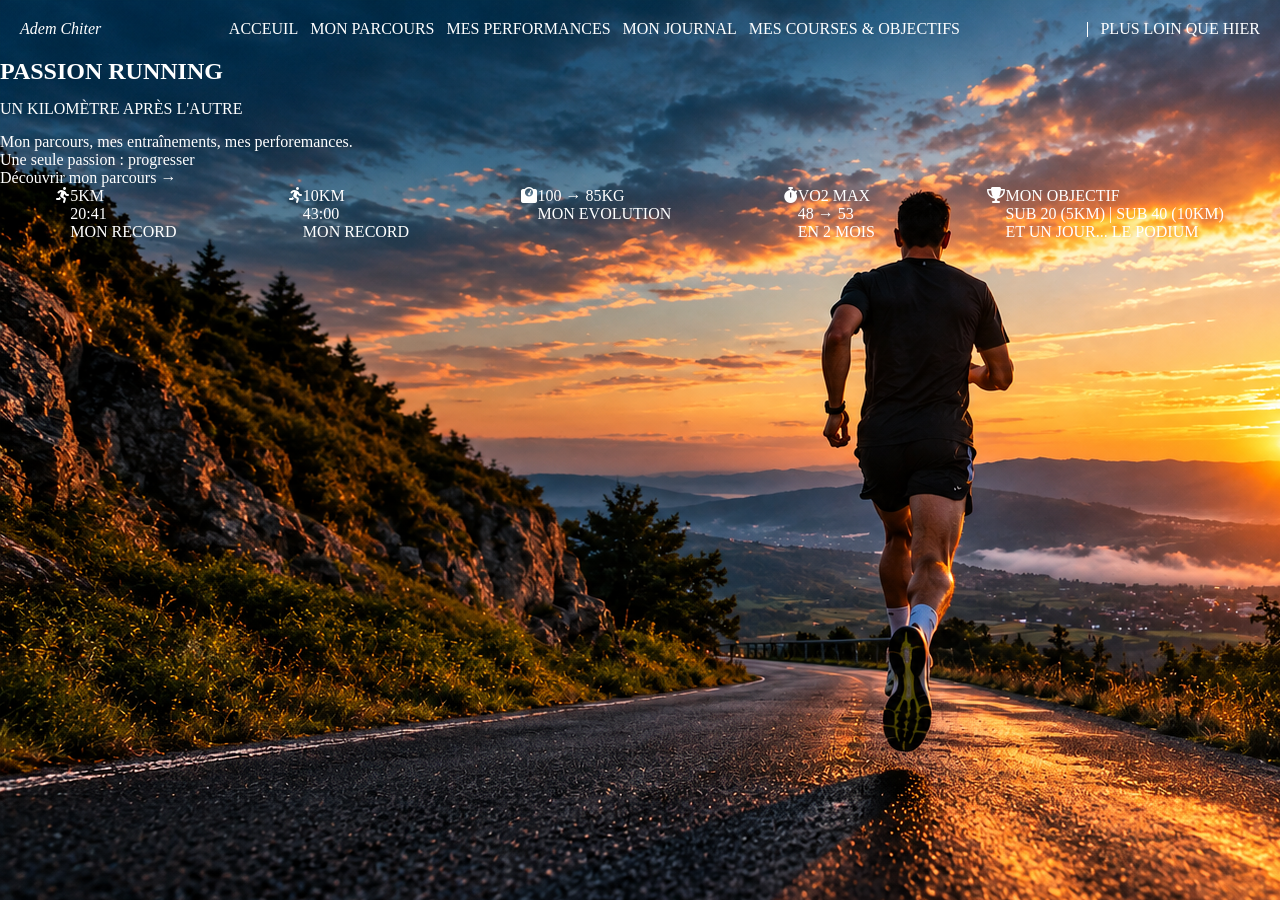
==== index.html @ 0737a26c "maj banner + footer + biblitotheque d'icon" ====
<!DOCTYPE html>
<html lang="en">

<head>
    <meta charset="UTF-8">
    <meta name="viewport" content="width=device-width, initial-scale=1.0">
    <title>Passion Running</title>
    <!-- ma feuille de style CSS -->
    <link rel="stylesheet" href="style.css">

    <!-- bibliothèque d'icones FONT AWESOME pour le footer -->
    <link rel="stylesheet" href="https://cdnjs.cloudflare.com/ajax/libs/font-awesome/6.7.2/css/all.min.css" </head>

<body>

    <!-- header -->
    <header class=" container flex space-between align-center padding-20">
        <a href="index.html"><i>Adem Chiter</i></a>

        <!-- Navigation -->
        <nav>
            <ul class="flex space-between gap-12 epiloguePolice transformMajuscule">
                <li class="liNav"><a href="">Acceuil</a></li>
                <li class="liNav"><a href="#projets">Mon parcours</a></li>
                <li class="liNav"><a href="#contact">Mes performances</a></li>
                <li class="liNav"><a href="#contact">Mon journal</a></li>
                <li class="liNav"><a href="#contact">Mes courses & objectifs</a></li>
            </ul>
        </nav>

        <!-- Bouton de contact -->

        <div class="flex align-center gap-12">
            <div class="trait" data-aos="fade-up" data-aos-duration="1500"></div>
            <a class="transformMajuscule">Plus loin que hier</a>

        </div>

    </header>


    <main>


        <!-- section banner -->
        <section class="">
            <h1 class="transformMajuscule">Passion running</h1>
            <p class="transformMajuscule margin-top-15">Un kilomètre après l'autre</p>

            <p class="margin-top-15">Mon parcours, mes entraînements, mes perforemances.
            </p>
            <p>Une seule passion : progresser</p>

            <a href="">Découvrir mon parcours →</a>
        </section>

    </main>

    <footer class="flex space-around ">
        <!-- 5 grosses div -->
        <div class="flex">
            <i class="fa-solid fa-person-running"></i>
            <div>
            <p>5KM</p>
            <p>20:41</p>
            <p>MON RECORD</p> </div>
        </div>

        <div>
        
            <div class="flex">
     <i class="fa-solid fa-person-running"></i>
     <div>
            <p>10KM</p>
            <p>43:00</p>
            <p>MON RECORD</p></div>
        </div>
    </div>


        <div class="flex ">
       
  <i class="fa-solid fa-weight-scale"></i><div>
            <p>100 → 85KG</p>
            <p>MON EVOLUTION</p>
        </div>
        </div>

        <div class="flex">
      
            <i class="fa-solid fa-stopwatch"></i>
             <div> <p>VO2 MAX</p>
            <p>48 → 53</p>
            <p>EN 2 MOIS</p>
        </div></div>


        <div class="flex">
            <i class="fa-solid fa-trophy"></i>
            <div>
            <p>MON OBJECTIF</p>
            <p>SUB 20 (5KM) | SUB 40 (10KM)</p>
            <p>ET UN JOUR... LE PODIUM</p>
        </div>
    </div>
    </footer>
</body>

</html>
---- style.css ----
/* RESET : permet d'effacer le style par défaut imposé par le navigateur */
* {
    box-sizing: border-box;
    margin: 0;
    padding: 0;
}

/* CLASSES FONCTIONELLES FLEX BOX */

/* rendre flexible un parent*/
.flex {
    display: flex;
    /* rend flexible les enfants*/
    flex-wrap: wrap;
    /* si les enfants ne rentre pas à côte à côte, tu les renvoies à la ligne */
}

.space-between {
    justify-content: space-between;
    /* créer un espace entre les enfants */
}

.space-around {
    justify-content: space-around;
}

.space-evenly {
    justify-content: space-evenly;
}

/* alignement horizontal */
.justify-center {
    justify-content: center;
}

.flex-end {
    justify-content: flex-end;
}

.flex-start {
    justify-content: flex-start;
}


/* alignement vertical */

.align-center {
    align-items: center;
}

.align-end {
    align-items: end;
}

/* aligner horizontalement du texte (ou une image qui se comporte comme du texte)*/
.textCenter {
    text-align: center;
}


/* GAP */
.gap-10 {
    gap: 10px;
}

.gap-12 {
    gap: 12px;
}

/* CLASSES DE DIMENSIONS (classes de largeur)*/

.w-15 {
    width: 15%;
}

.w-23 {
    width: 23%;
}

.w-30 {
    width: 30%;
}

.w-33 {
    width: 33%;
}

.w-40 {
    width: 40%;
}

.w-45 {
    width: 45%;
}

.w-48 {
    width: 48%;
}

.w-73 {
    width: 73%;
}

.w-98 {
    width: 98%;
}

/* classes margin / padding pour aérer ma page */
.margin-top-5 {
    margin-top: 6px;
}

.margin-top-6 {
    margin-top: 6px;
}

.margin-top-10 {
    margin-top: 10px;
}

.margin-top-15 {
    margin-top: 15px;
}

.margin-top-20 {
    margin-top: 20px;
}

.margin-top-30 {
    margin-top: 30px;
}

.margin-top-40 {
    margin-top: 40px;
}


.margin-top-50 {
    margin-top: 50px;
}

.margin-top-100 {
    margin-top: 100px;
}

.margin-bottom-50 {
    margin-bottom: 50px;
}


.padding-top-20 {
    padding-top: 20px;
}

.padding-top-40 {
    padding-top: 40px;
}


.padding-top-50 {
    padding-top: 50px;
}

.padding-top-100 {
    padding-top: 100px;
}

.padding-bottom-50 {
    padding-bottom: 50px;
}

.padding-20 {
    padding: 20px;
}

.padding-40 {
    padding: 40px;
}

.padding-50 {
    padding: 50px;
}


/* ------------------------------
----------- TEXTES --------------
------------------------------*/

/* supprimer les soulignements de mes liens */
a {
    text-decoration: none;
    color: white;
}

/* enlever les puces des listes à puces*/
header ul {
    list-style: none;
}



body {
    background-image: url(assets/coureur.png);
    color: white;
}

.transformMajuscule{
text-transform: uppercase;
}

/* trait marron à coté de mes h3 dans section 1 et section 3*/
.trait {
    background-color: white;
    height:15px;
    width: 1px;
}
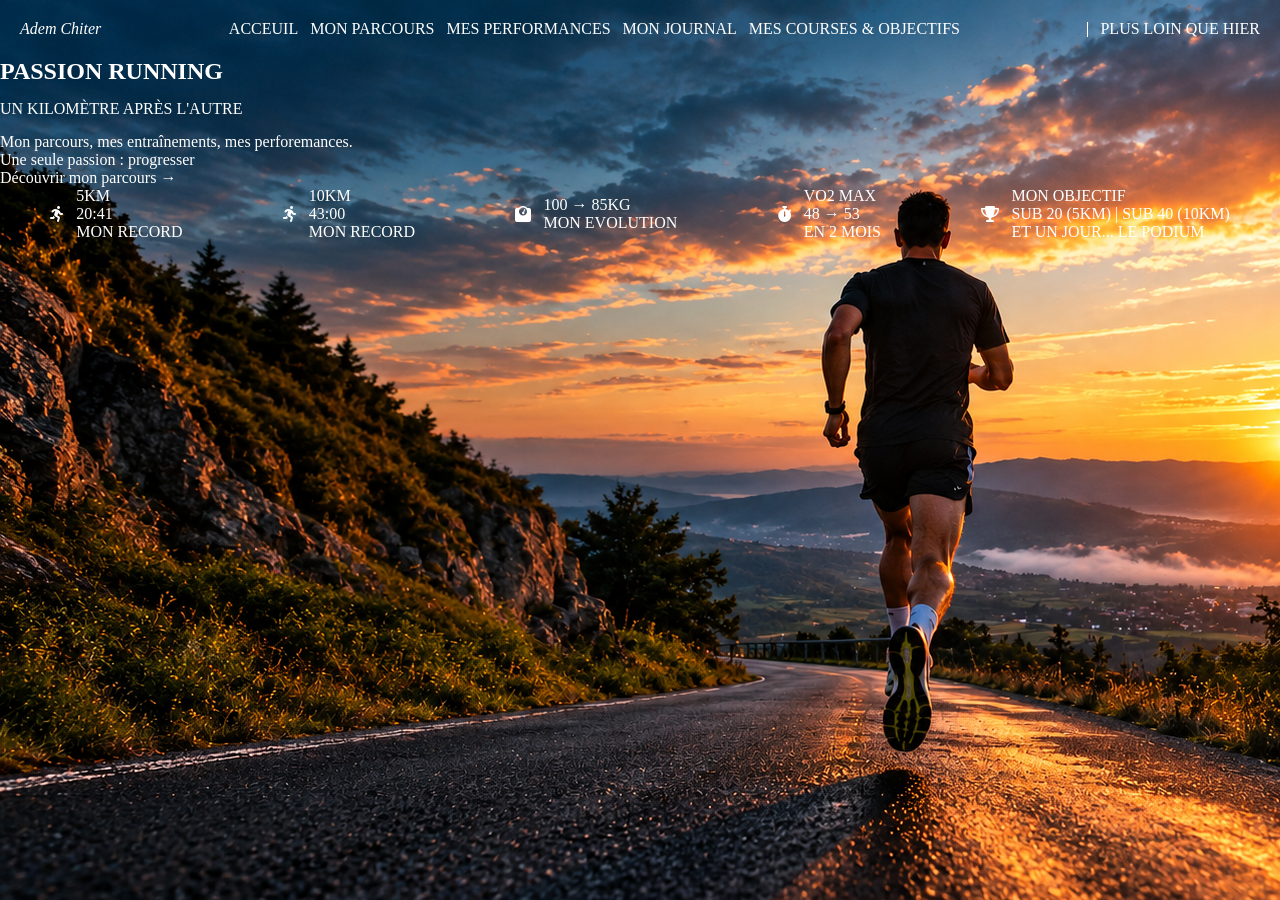
==== commit e51822fc: "Update index.html" ====
--- a/index.html
+++ b/index.html
@@ -58,7 +58,7 @@
 
     <footer class="flex space-around ">
         <!-- 5 grosses div -->
-        <div class="flex">
+        <div class="flex align-center gap-12 ">
             <i class="fa-solid fa-person-running"></i>
             <div>
             <p>5KM</p>
@@ -68,7 +68,7 @@
 
         <div>
         
-            <div class="flex">
+           <div class="flex align-center gap-12">
      <i class="fa-solid fa-person-running"></i>
      <div>
             <p>10KM</p>
@@ -78,7 +78,7 @@
     </div>
 
 
-        <div class="flex ">
+        <div class="flex align-center gap-12">
        
   <i class="fa-solid fa-weight-scale"></i><div>
             <p>100 → 85KG</p>
@@ -86,7 +86,7 @@
         </div>
         </div>
 
-        <div class="flex">
+      <div class="flex align-center gap-12">
       
             <i class="fa-solid fa-stopwatch"></i>
              <div> <p>VO2 MAX</p>
@@ -95,7 +95,7 @@
         </div></div>
 
 
-        <div class="flex">
+        <div class="flex align-center gap-12">
             <i class="fa-solid fa-trophy"></i>
             <div>
             <p>MON OBJECTIF</p>
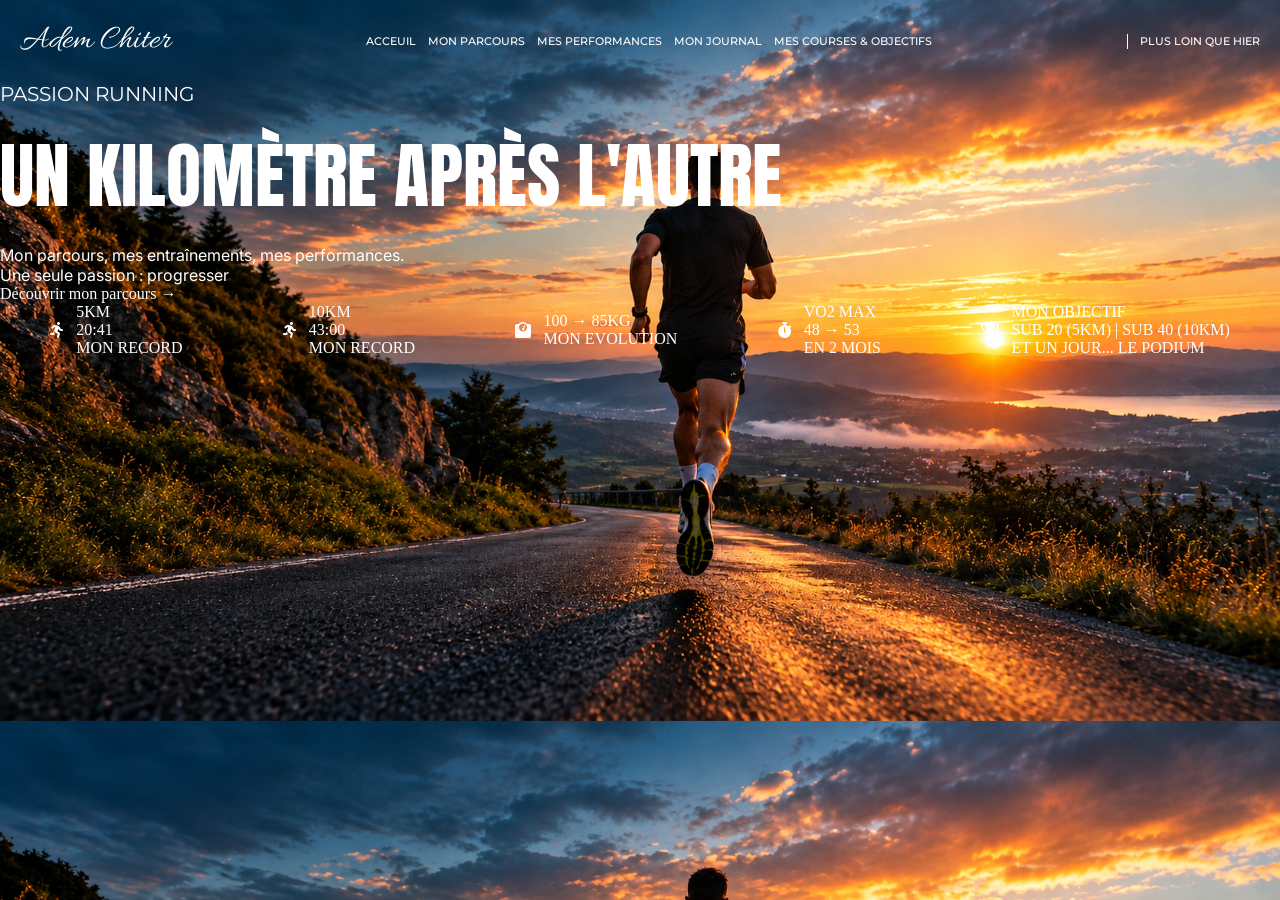
==== commit 513fd6da: "MAJ" ====
--- a/index.html
+++ b/index.html
@@ -9,17 +9,23 @@
     <link rel="stylesheet" href="style.css">
 
     <!-- bibliothèque d'icones FONT AWESOME pour le footer -->
-    <link rel="stylesheet" href="https://cdnjs.cloudflare.com/ajax/libs/font-awesome/6.7.2/css/all.min.css" </head>
+    <link rel="stylesheet" href="https://cdnjs.cloudflare.com/ajax/libs/font-awesome/6.7.2/css/all.min.css"> </head>
 
-<body>
+
+    <!-- police google font -->
+
+<link rel="preconnect" href="https://fonts.googleapis.com">
+<link rel="preconnect" href="https://fonts.gstatic.com" crossorigin>
+<link href="https://fonts.googleapis.com/css2?family=Allura&family=Anton&family=Inter:ital,opsz,wght@0,14..32,100..900;1,14..32,100..900&family=Montserrat:ital,wght@0,100..900;1,100..900&family=Permanent+Marker&display=swap" rel="stylesheet">
+   <body>
 
     <!-- header -->
     <header class=" container flex space-between align-center padding-20">
-        <a href="index.html"><i>Adem Chiter</i></a>
+        <a href="index.html" class="policeAllura52px">Adem Chiter</a>
 
         <!-- Navigation -->
         <nav>
-            <ul class="flex space-between gap-12 epiloguePolice transformMajuscule">
+            <ul class="flex space-between gap-12 policeMontserrat11px transformMajuscule">
                 <li class="liNav"><a href="">Acceuil</a></li>
                 <li class="liNav"><a href="#projets">Mon parcours</a></li>
                 <li class="liNav"><a href="#contact">Mes performances</a></li>
@@ -32,7 +38,7 @@
 
         <div class="flex align-center gap-12">
             <div class="trait" data-aos="fade-up" data-aos-duration="1500"></div>
-            <a class="transformMajuscule">Plus loin que hier</a>
+            <a class="transformMajuscule policeMontserrat11px">Plus loin que hier</a>
 
         </div>
 
@@ -44,12 +50,12 @@
 
         <!-- section banner -->
         <section class="">
-            <h1 class="transformMajuscule">Passion running</h1>
-            <p class="transformMajuscule margin-top-15">Un kilomètre après l'autre</p>
+            <h1 class="transformMajuscule policeMontserrat20px">Passion running</h1>
+            <p class="transformMajuscule margin-top-15 policeAnton72px">Un kilomètre après l'autre</p>
 
-            <p class="margin-top-15">Mon parcours, mes entraînements, mes perforemances.
+            <p class="margin-top-15 policeInter">Mon parcours, mes entraînements, mes performances.
             </p>
-            <p>Une seule passion : progresser</p>
+            <p class="policeInter">Une seule passion : progresser</p>
 
             <a href="">Découvrir mon parcours →</a>
         </section>
--- a/style.css
+++ b/style.css
@@ -201,6 +201,7 @@
 
 body {
     background-image: url(assets/coureur.png);
+    background-size: cover;
     color: white;
 }
 
@@ -213,4 +214,52 @@
     background-color: white;
     height:15px;
     width: 1px;
+}
+
+.policeAnton{
+  font-family: "Anton", sans-serif;
+  font-weight: 400;
+  font-size: 64px;
+}
+
+.policeAllura{
+ font-family: "Allura", cursive;
+  font-weight: 400;
+  font-size: 34px;
+}
+
+.policeAllura52px{
+ font-family: "Allura", cursive; 
+  font-size: 34px;
+}
+
+.policePermanentMarker{
+  font-family: "Permanent Marker", cursive;
+  font-weight: 400;
+  font-size: 64px;
+}
+
+.policeInter{
+      font-family: "Inter", sans-serif;
+    font-size: 16px;
+    font-weight: 400;
+}
+ 
+
+.policeMontserrat11px{
+       font-family: "Montserrat", sans-serif;
+    font-size: 11px;
+    font-weight: 500;
+}
+
+.policeMontserrat20px{
+       font-family: "Montserrat", sans-serif;
+    font-size: 20px;
+    font-weight: 400;
+}
+
+.policeAnton72px{
+  font-family: "Anton", sans-serif;
+  font-weight: 400;
+  font-size: 72px;
 }
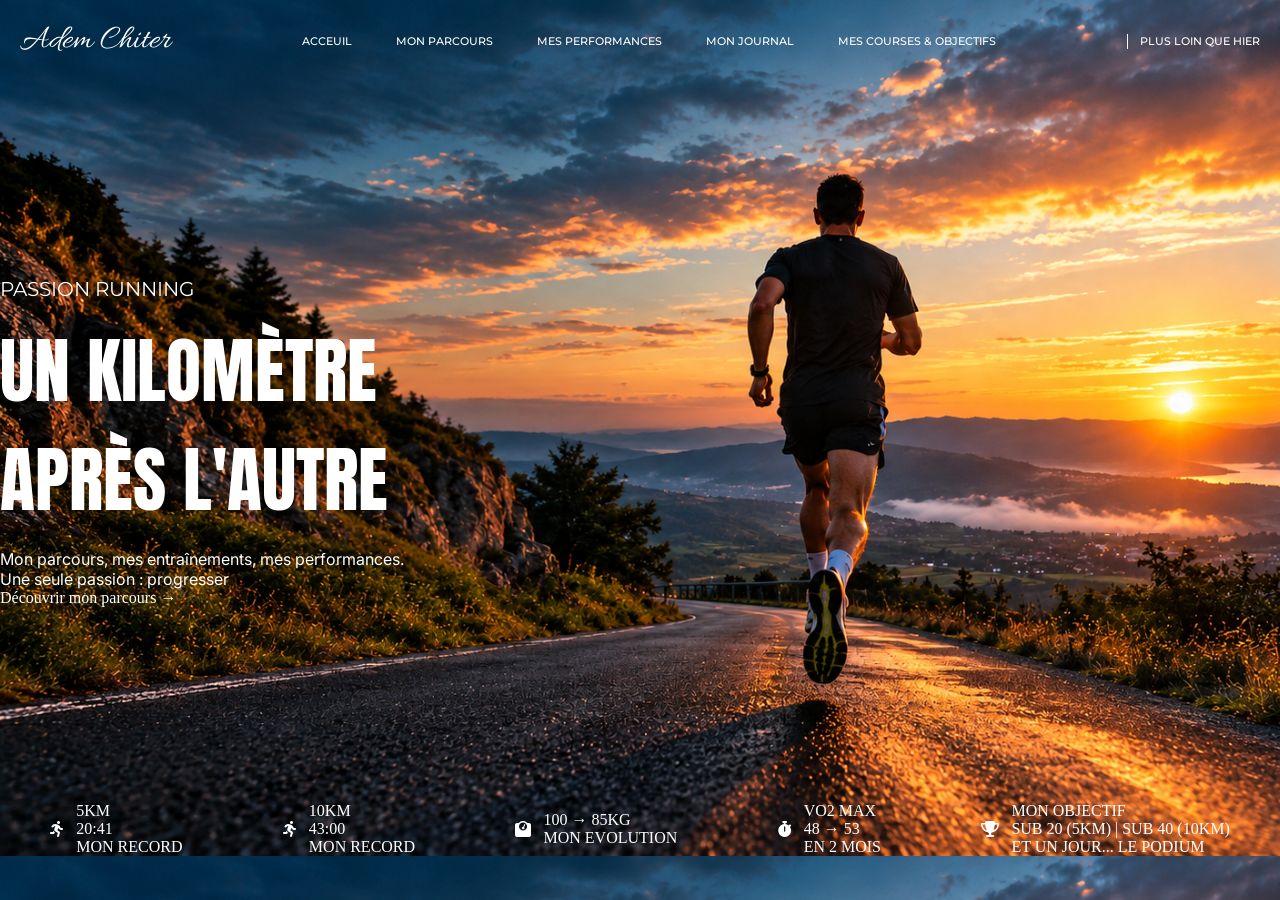
==== commit 5cdea4f8: "maj index" ====
--- a/index.html
+++ b/index.html
@@ -26,11 +26,11 @@
         <!-- Navigation -->
         <nav>
             <ul class="flex space-between gap-12 policeMontserrat11px transformMajuscule">
-                <li class="liNav"><a href="">Acceuil</a></li>
-                <li class="liNav"><a href="#projets">Mon parcours</a></li>
-                <li class="liNav"><a href="#contact">Mes performances</a></li>
-                <li class="liNav"><a href="#contact">Mon journal</a></li>
-                <li class="liNav"><a href="#contact">Mes courses & objectifs</a></li>
+                <li class="lien-menu"><a href="">Acceuil</a></li>
+                <li class="lien-menu"><a href="#projets">Mon parcours</a></li>
+                <li class="lien-menu"><a href="#contact">Mes performances</a></li>
+                <li class="lien-menu"><a href="#contact">Mon journal</a></li>
+                <li class="lien-menu"><a href="#contact">Mes courses & objectifs</a></li>
             </ul>
         </nav>
 
@@ -49,7 +49,9 @@
 
 
         <!-- section banner -->
-        <section class="">
+        <section class="section-hero flex align-center ">
+
+            <div class="w-33">
             <h1 class="transformMajuscule policeMontserrat20px">Passion running</h1>
             <p class="transformMajuscule margin-top-15 policeAnton72px">Un kilomètre après l'autre</p>
 
@@ -58,6 +60,7 @@
             <p class="policeInter">Une seule passion : progresser</p>
 
             <a href="">Découvrir mon parcours →</a>
+            </div>
         </section>
 
     </main>
--- a/style.css
+++ b/style.css
@@ -262,4 +262,41 @@
   font-family: "Anton", sans-serif;
   font-weight: 400;
   font-size: 72px;
-}+}
+
+/* Style de base pour les liens */
+.lien-menu {
+  position: relative; /* Indispensable pour positionner la ligne */
+  text-decoration: none;
+  color: #333; /* Couleur de votre texte */
+  font-weight: 500;
+  padding: 8px 16px;
+  transition: color 0.3s ease;
+}
+
+/* Création de la ligne de surlignage cachée par défaut */
+.lien-menu::after {
+  content: '';
+  position: absolute;
+  bottom: 0;
+  left: 50%; /* Part du centre (mettez 0 si vous voulez qu'elle parte de la gauche) */
+  transform: translateX(-50%); /* Aligne parfaitement au centre */
+  width: 0; /* Épaisseur initiale invisible */
+  height: 3px; /* Épaisseur de votre ligne de surlignage */
+  background-color: white; /* Couleur de votre surlignage (ex: bleu) */
+  transition: width 0.3s ease; /* Rend l'effet fluide et propre */
+}
+
+/* Effet au survol (Hover) */
+.lien-menu:hover {
+  color: white; /* Optionnel : le texte change aussi de couleur */
+}
+
+.lien-menu:hover::after {
+  width: 80%; /* La ligne se déploie (ajustez à 100% si vous voulez toute la largeur) */
+}
+
+.section-hero {
+ 
+    height: 80vh;
+}
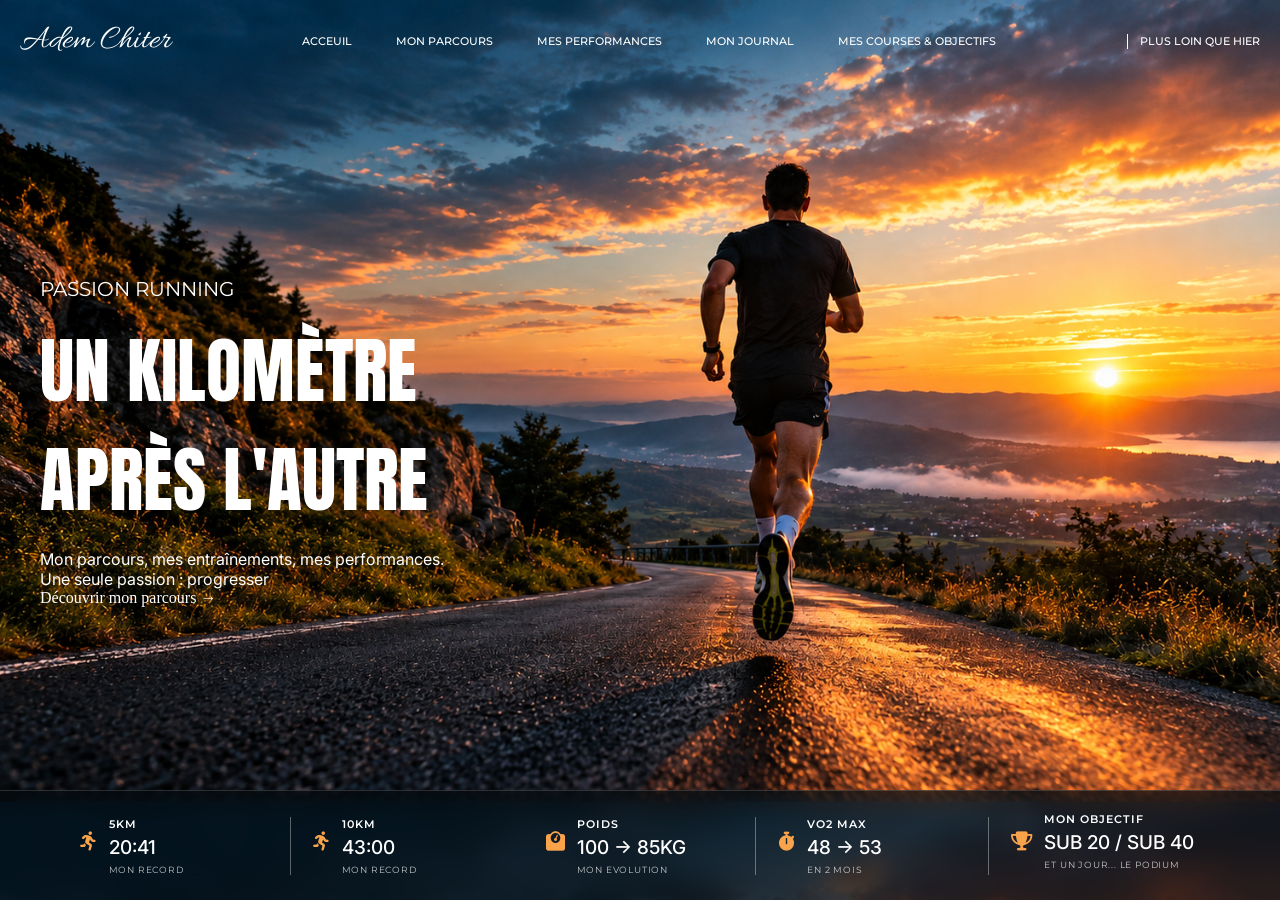
==== commit 144e784f: "MAJ" ====
--- a/index.html
+++ b/index.html
@@ -65,51 +65,52 @@
 
     </main>
 
-    <footer class="flex space-around ">
+    <footer class="flex space-around footer-stats">
         <!-- 5 grosses div -->
-        <div class="flex align-center gap-12 ">
-            <i class="fa-solid fa-person-running"></i>
+        <div class="flex align-center gap-12 stat-item">
+            <i class="fa-solid fa-person-running stat-icon"></i>
             <div>
-            <p>5KM</p>
-            <p>20:41</p>
-            <p>MON RECORD</p> </div>
+            <p class="stat-label">5KM</p>
+            <p class="stat-value">20:41</p>
+            <p class="stat-description">MON RECORD</p> </div>
         </div>
 
         <div>
         
-           <div class="flex align-center gap-12">
-     <i class="fa-solid fa-person-running"></i>
+           <div class="flex align-center gap-12 stat-item">
+     <i class="fa-solid fa-person-running stat-icon"></i>
      <div>
-            <p>10KM</p>
-            <p>43:00</p>
-            <p>MON RECORD</p></div>
+            <p class="stat-label">10KM</p>
+            <p class="stat-value">43:00</p>
+            <p class="stat-description">MON RECORD</p></div>
         </div>
     </div>
 
 
-        <div class="flex align-center gap-12">
+        <div class="flex align-center gap-12 stat-item">
        
-  <i class="fa-solid fa-weight-scale"></i><div>
-            <p>100 → 85KG</p>
-            <p>MON EVOLUTION</p>
+  <i class="fa-solid fa-weight-scale stat-icon"></i><div>
+    <p class="stat-label"> POIDS</p>
+            <p class="stat-value">100 → 85KG</p>
+            <p class="stat-description">MON EVOLUTION</p>
         </div>
         </div>
 
-      <div class="flex align-center gap-12">
+      <div class="flex align-center gap-12 stat-item">
       
-            <i class="fa-solid fa-stopwatch"></i>
-             <div> <p>VO2 MAX</p>
-            <p>48 → 53</p>
-            <p>EN 2 MOIS</p>
+            <i class="fa-solid fa-stopwatch stat-icon"></i>
+             <div> <p class="stat-label">VO2 MAX</p>
+            <p class="stat-value">48 → 53</p>
+            <p class="stat-description">EN 2 MOIS</p>
         </div></div>
 
 
-        <div class="flex align-center gap-12">
+        <div class="flex align-center gap-12 stat-item stat-icon">
             <i class="fa-solid fa-trophy"></i>
             <div>
-            <p>MON OBJECTIF</p>
-            <p>SUB 20 (5KM) | SUB 40 (10KM)</p>
-            <p>ET UN JOUR... LE PODIUM</p>
+            <p class="stat-label">MON OBJECTIF</p>
+            <p class="stat-value">SUB 20 / SUB 40</p>
+            <p class="stat-description">ET UN JOUR... LE PODIUM</p>
         </div>
     </div>
     </footer>
--- a/style.css
+++ b/style.css
@@ -299,4 +299,85 @@
 .section-hero {
  
     height: 80vh;
-}
+
+    padding-left: 40px;
+}
+
+
+
+/* FOOTER */
+.footer-stats {
+    position: absolute;
+    bottom: 0;
+    left: 0;
+    width: 100%;
+    min-height: 110px;
+
+    display: grid;
+    grid-template-columns: repeat(5, 1fr);
+    align-items: center;
+
+    padding: 20px 4.5%;
+
+    /* Effet verre dépoli */
+    background: rgba(5, 8, 10, 0.68);
+    backdrop-filter: blur(12px);
+    -webkit-backdrop-filter: blur(12px);
+
+    /* Bordure supérieure translucide */
+    border-top: 1px solid rgba(255, 255, 255, 0.15);
+
+    z-index: 10;
+}
+
+/* Chaque statistique */
+
+.stat-item {
+    padding: 0 22px;
+    min-height: 58px;
+
+
+    border-right: 1px solid rgba(255, 255, 255, 0.35);
+}
+
+.stat-item:last-child {
+    border-right: none;
+}
+
+/* Petit titre */
+
+.stat-label {
+    font-family: 'Montserrat', sans-serif;
+    font-size: 11px;
+    font-weight: 600;
+    letter-spacing: 1px;
+    color: #FFFFFF;
+    text-transform: uppercase;
+}
+
+/* Valeur principale */
+
+.stat-value {
+    font-family: 'Inter', sans-serif;
+    font-size: 19px;
+    font-weight: 500;
+    color: #FFFFFF;
+    margin-top: 5px;
+}
+
+/* Description */
+
+.stat-description {
+    font-family: 'Montserrat', sans-serif;
+    font-size: 9px;
+    font-weight: 400;
+    letter-spacing: 0.8px;
+    color: rgba(255, 255, 255, 0.75);
+    margin-top: 5px;
+    text-transform: uppercase;
+}
+.stat-icon {
+    font-size: 19px;
+    color: #F9A44B;
+    margin-bottom: 9px;
+}
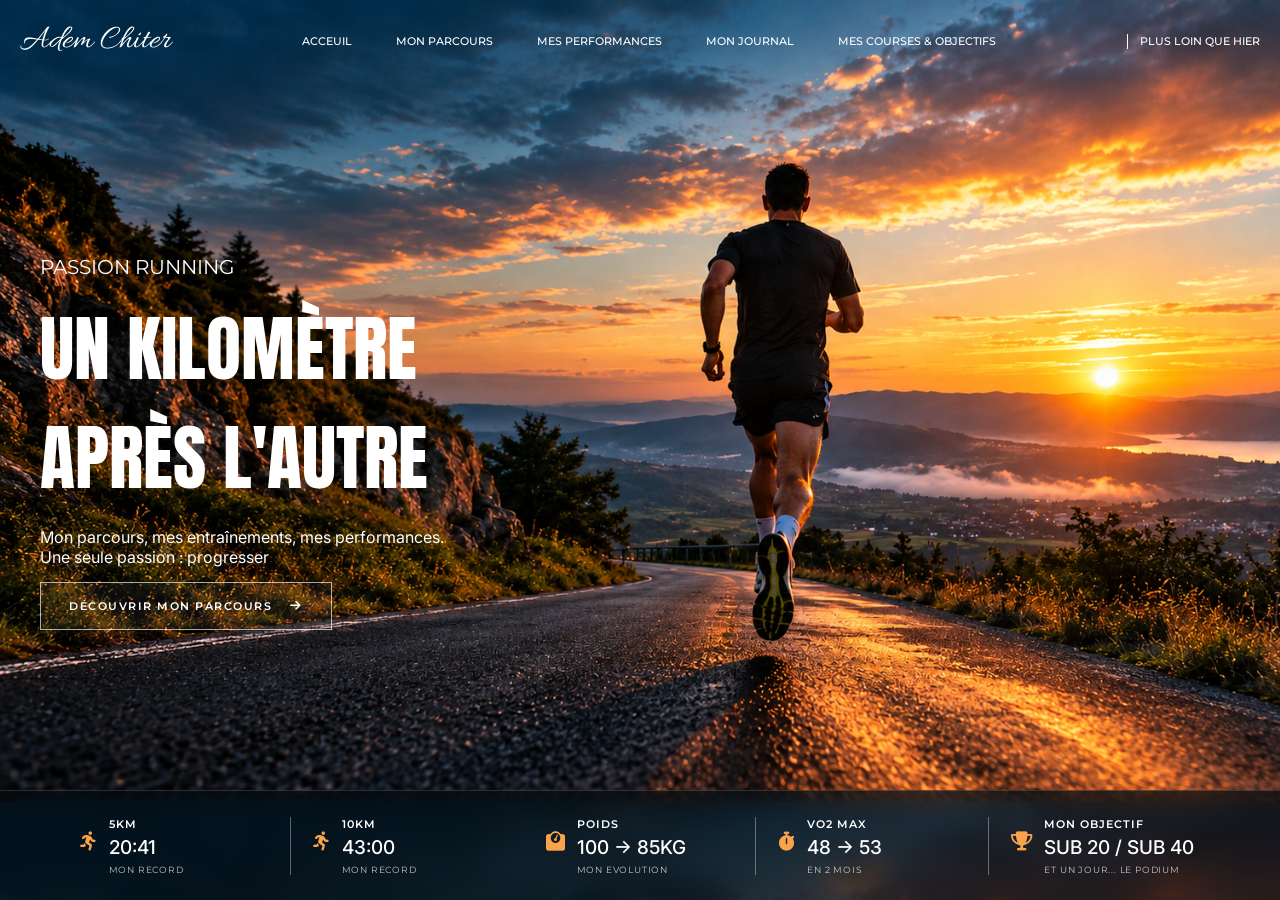
==== commit 77d4aa46: "AJOUT BOUTON" ====
--- a/index.html
+++ b/index.html
@@ -59,7 +59,10 @@
             </p>
             <p class="policeInter">Une seule passion : progresser</p>
 
-            <a href="">Découvrir mon parcours →</a>
+          <a href="#mon-parcours" class="btn-parcours margin-top-15">
+    DÉCOUVRIR MON PARCOURS
+    <i class="fa-solid fa-arrow-right"></i>
+</a>
             </div>
         </section>
 
@@ -105,8 +108,8 @@
         </div></div>
 
 
-        <div class="flex align-center gap-12 stat-item stat-icon">
-            <i class="fa-solid fa-trophy"></i>
+        <div class="flex align-center gap-12 stat-item">
+            <i class="fa-solid fa-trophy stat-icon"></i>
             <div>
             <p class="stat-label">MON OBJECTIF</p>
             <p class="stat-value">SUB 20 / SUB 40</p>
--- a/style.css
+++ b/style.css
@@ -380,4 +380,46 @@
     font-size: 19px;
     color: #F9A44B;
     margin-bottom: 9px;
+}
+
+/* BOUTON DECOUVRIR MON PARCOURS */
+.btn-parcours {
+    display: inline-flex;
+    align-items: center;
+    gap: 18px;
+
+    padding: 16px 28px;
+
+    border: 1px solid rgba(255, 255, 255, 0.65);
+    background: rgba(255, 255, 255, 0.04);
+
+    color: #FFFFFF;
+    text-decoration: none;
+
+    font-family: 'Montserrat', sans-serif;
+    font-size: 11px;
+    font-weight: 600;
+    letter-spacing: 1.5px;
+
+    text-transform: uppercase;
+
+    transition: all 0.3s ease;
+}
+
+/* Effet au survol */
+.btn-parcours:hover {
+    background: #F9A44B;
+    border-color: #F9A44B;
+    color: #07131D;
+    transform: translateY(-3px);
+}
+
+/* Animation de la flèche */
+.btn-parcours i {
+    font-size: 12px;
+    transition: transform 0.3s ease;
+}
+
+.btn-parcours:hover i {
+    transform: translateX(5px);
 }
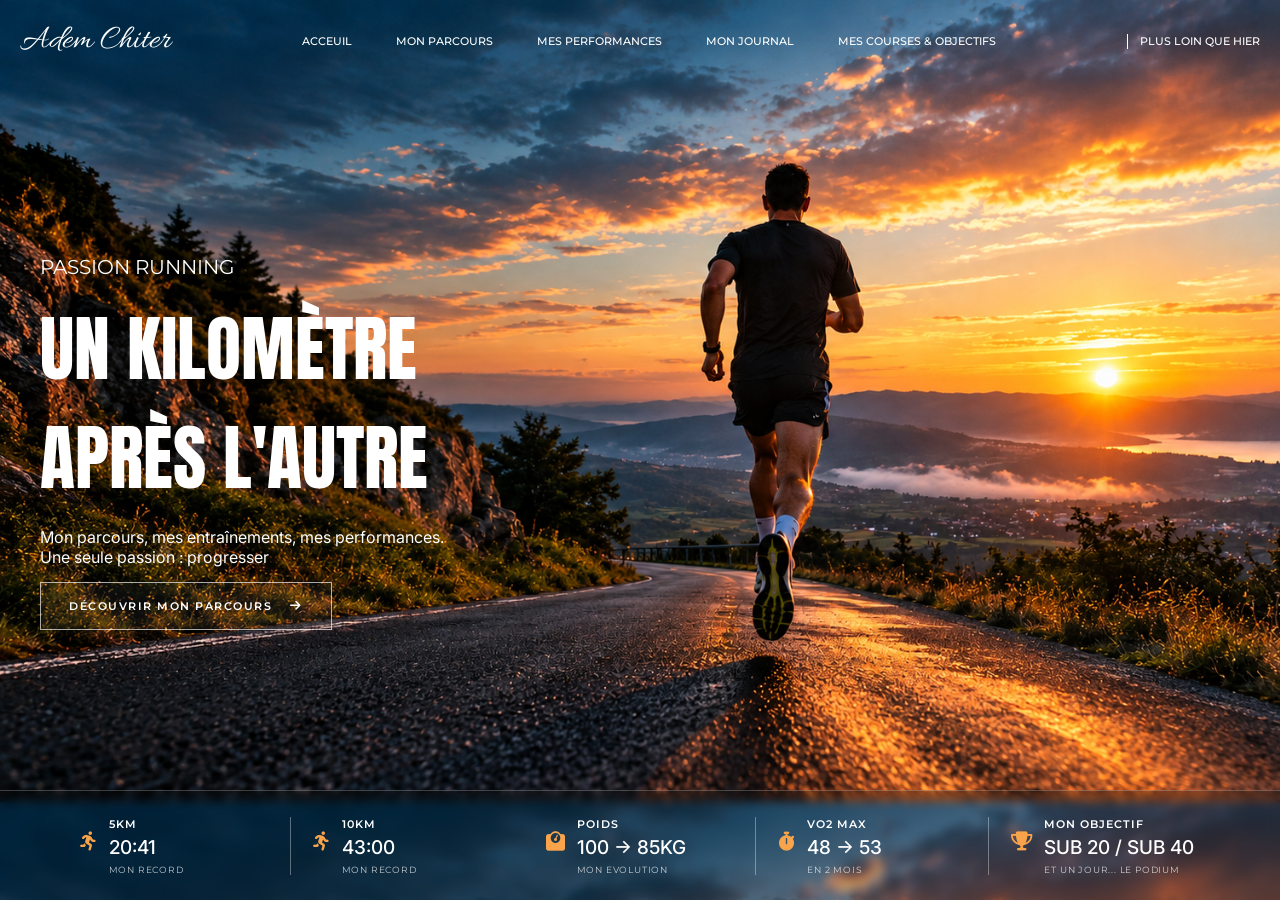
==== commit 2b06d0b3: "maj" ====
--- a/index.html
+++ b/index.html
@@ -9,15 +9,19 @@
     <link rel="stylesheet" href="style.css">
 
     <!-- bibliothèque d'icones FONT AWESOME pour le footer -->
-    <link rel="stylesheet" href="https://cdnjs.cloudflare.com/ajax/libs/font-awesome/6.7.2/css/all.min.css"> </head>
+    <link rel="stylesheet" href="https://cdnjs.cloudflare.com/ajax/libs/font-awesome/6.7.2/css/all.min.css">
 
 
     <!-- police google font -->
 
-<link rel="preconnect" href="https://fonts.googleapis.com">
-<link rel="preconnect" href="https://fonts.gstatic.com" crossorigin>
-<link href="https://fonts.googleapis.com/css2?family=Allura&family=Anton&family=Inter:ital,opsz,wght@0,14..32,100..900;1,14..32,100..900&family=Montserrat:ital,wght@0,100..900;1,100..900&family=Permanent+Marker&display=swap" rel="stylesheet">
-   <body>
+    <link rel="preconnect" href="https://fonts.googleapis.com">
+    <link rel="preconnect" href="https://fonts.gstatic.com" crossorigin>
+    <link
+        href="https://fonts.googleapis.com/css2?family=Allura&family=Anton&family=Inter:ital,opsz,wght@0,14..32,100..900;1,14..32,100..900&family=Montserrat:ital,wght@0,100..900;1,100..900&family=Permanent+Marker&display=swap"
+        rel="stylesheet">
+</head>
+
+<body>
 
     <!-- header -->
     <header class=" container flex space-between align-center padding-20">
@@ -26,8 +30,8 @@
         <!-- Navigation -->
         <nav>
             <ul class="flex space-between gap-12 policeMontserrat11px transformMajuscule">
-                <li class="lien-menu"><a href="">Acceuil</a></li>
-                <li class="lien-menu"><a href="#projets">Mon parcours</a></li>
+                <li class="lien-menu"><a href="index.html">Acceuil</a></li>
+                <li class="lien-menu"><a href="mon_parcours.html">Mon parcours</a></li>
                 <li class="lien-menu"><a href="#contact">Mes performances</a></li>
                 <li class="lien-menu"><a href="#contact">Mon journal</a></li>
                 <li class="lien-menu"><a href="#contact">Mes courses & objectifs</a></li>
@@ -52,17 +56,17 @@
         <section class="section-hero flex align-center ">
 
             <div class="w-33">
-            <h1 class="transformMajuscule policeMontserrat20px">Passion running</h1>
-            <p class="transformMajuscule margin-top-15 policeAnton72px">Un kilomètre après l'autre</p>
+                <h1 class="transformMajuscule policeMontserrat20px">Passion running</h1>
+                <p class="transformMajuscule margin-top-15 policeAnton72px">Un kilomètre après l'autre</p>
 
-            <p class="margin-top-15 policeInter">Mon parcours, mes entraînements, mes performances.
-            </p>
-            <p class="policeInter">Une seule passion : progresser</p>
+                <p class="margin-top-15 policeInter">Mon parcours, mes entraînements, mes performances.
+                </p>
+                <p class="policeInter">Une seule passion : progresser</p>
 
-          <a href="#mon-parcours" class="btn-parcours margin-top-15">
-    DÉCOUVRIR MON PARCOURS
-    <i class="fa-solid fa-arrow-right"></i>
-</a>
+                <a href="#mon-parcours" class="btn-parcours margin-top-15">
+                    DÉCOUVRIR MON PARCOURS
+                    <i class="fa-solid fa-arrow-right"></i>
+                </a>
             </div>
         </section>
 
@@ -73,49 +77,54 @@
         <div class="flex align-center gap-12 stat-item">
             <i class="fa-solid fa-person-running stat-icon"></i>
             <div>
-            <p class="stat-label">5KM</p>
-            <p class="stat-value">20:41</p>
-            <p class="stat-description">MON RECORD</p> </div>
+                <p class="stat-label">5KM</p>
+                <p class="stat-value">20:41</p>
+                <p class="stat-description">MON RECORD</p>
+            </div>
         </div>
 
         <div>
-        
-           <div class="flex align-center gap-12 stat-item">
-     <i class="fa-solid fa-person-running stat-icon"></i>
-     <div>
-            <p class="stat-label">10KM</p>
-            <p class="stat-value">43:00</p>
-            <p class="stat-description">MON RECORD</p></div>
+
+            <div class="flex align-center gap-12 stat-item">
+                <i class="fa-solid fa-person-running stat-icon"></i>
+                <div>
+                    <p class="stat-label">10KM</p>
+                    <p class="stat-value">43:00</p>
+                    <p class="stat-description">MON RECORD</p>
+                </div>
+            </div>
         </div>
-    </div>
 
 
         <div class="flex align-center gap-12 stat-item">
-       
-  <i class="fa-solid fa-weight-scale stat-icon"></i><div>
-    <p class="stat-label"> POIDS</p>
-            <p class="stat-value">100 → 85KG</p>
-            <p class="stat-description">MON EVOLUTION</p>
-        </div>
+
+            <i class="fa-solid fa-weight-scale stat-icon"></i>
+            <div>
+                <p class="stat-label"> POIDS</p>
+                <p class="stat-value">100 → 85KG</p>
+                <p class="stat-description">MON EVOLUTION</p>
+            </div>
         </div>
 
-      <div class="flex align-center gap-12 stat-item">
-      
+        <div class="flex align-center gap-12 stat-item">
+
             <i class="fa-solid fa-stopwatch stat-icon"></i>
-             <div> <p class="stat-label">VO2 MAX</p>
-            <p class="stat-value">48 → 53</p>
-            <p class="stat-description">EN 2 MOIS</p>
-        </div></div>
+            <div>
+                <p class="stat-label">VO2 MAX</p>
+                <p class="stat-value">48 → 53</p>
+                <p class="stat-description">EN 2 MOIS</p>
+            </div>
+        </div>
 
 
         <div class="flex align-center gap-12 stat-item">
             <i class="fa-solid fa-trophy stat-icon"></i>
             <div>
-            <p class="stat-label">MON OBJECTIF</p>
-            <p class="stat-value">SUB 20 / SUB 40</p>
-            <p class="stat-description">ET UN JOUR... LE PODIUM</p>
+                <p class="stat-label">MON OBJECTIF</p>
+                <p class="stat-value">SUB 20 / SUB 40</p>
+                <p class="stat-description">ET UN JOUR... LE PODIUM</p>
+            </div>
         </div>
-    </div>
     </footer>
 </body>
 
--- a/style.css
+++ b/style.css
@@ -205,99 +205,109 @@
     color: white;
 }
 
-.transformMajuscule{
-text-transform: uppercase;
+.transformMajuscule {
+    text-transform: uppercase;
 }
 
 /* trait marron à coté de mes h3 dans section 1 et section 3*/
 .trait {
     background-color: white;
-    height:15px;
+    height: 15px;
     width: 1px;
 }
 
-.policeAnton{
-  font-family: "Anton", sans-serif;
-  font-weight: 400;
-  font-size: 64px;
-}
-
-.policeAllura{
- font-family: "Allura", cursive;
-  font-weight: 400;
-  font-size: 34px;
-}
-
-.policeAllura52px{
- font-family: "Allura", cursive; 
-  font-size: 34px;
-}
-
-.policePermanentMarker{
-  font-family: "Permanent Marker", cursive;
-  font-weight: 400;
-  font-size: 64px;
-}
-
-.policeInter{
-      font-family: "Inter", sans-serif;
+.policeAnton {
+    font-family: "Anton", sans-serif;
+    font-weight: 400;
+    font-size: 64px;
+}
+
+.policeAllura {
+    font-family: "Allura", cursive;
+    font-weight: 400;
+    font-size: 34px;
+}
+
+.policeAllura52px {
+    font-family: "Allura", cursive;
+    font-size: 34px;
+}
+
+.policePermanentMarker {
+    font-family: "Permanent Marker", cursive;
+    font-weight: 400;
+    font-size: 64px;
+}
+
+.policeInter {
+    font-family: "Inter", sans-serif;
     font-size: 16px;
     font-weight: 400;
 }
- 
-
-.policeMontserrat11px{
-       font-family: "Montserrat", sans-serif;
+
+
+.policeMontserrat11px {
+    font-family: "Montserrat", sans-serif;
     font-size: 11px;
     font-weight: 500;
 }
 
-.policeMontserrat20px{
-       font-family: "Montserrat", sans-serif;
+.policeMontserrat20px {
+    font-family: "Montserrat", sans-serif;
     font-size: 20px;
     font-weight: 400;
 }
 
-.policeAnton72px{
-  font-family: "Anton", sans-serif;
-  font-weight: 400;
-  font-size: 72px;
+.policeAnton72px {
+    font-family: "Anton", sans-serif;
+    font-weight: 400;
+    font-size: 72px;
 }
 
 /* Style de base pour les liens */
 .lien-menu {
-  position: relative; /* Indispensable pour positionner la ligne */
-  text-decoration: none;
-  color: #333; /* Couleur de votre texte */
-  font-weight: 500;
-  padding: 8px 16px;
-  transition: color 0.3s ease;
+    position: relative;
+    /* Indispensable pour positionner la ligne */
+    text-decoration: none;
+    color: #333;
+    /* Couleur de votre texte */
+    font-weight: 500;
+    padding: 8px 16px;
+    transition: color 0.3s ease;
 }
 
 /* Création de la ligne de surlignage cachée par défaut */
 .lien-menu::after {
-  content: '';
-  position: absolute;
-  bottom: 0;
-  left: 50%; /* Part du centre (mettez 0 si vous voulez qu'elle parte de la gauche) */
-  transform: translateX(-50%); /* Aligne parfaitement au centre */
-  width: 0; /* Épaisseur initiale invisible */
-  height: 3px; /* Épaisseur de votre ligne de surlignage */
-  background-color: white; /* Couleur de votre surlignage (ex: bleu) */
-  transition: width 0.3s ease; /* Rend l'effet fluide et propre */
+    content: '';
+    position: absolute;
+    bottom: 0;
+    left: 50%;
+    /* Part du centre (mettez 0 si vous voulez qu'elle parte de la gauche) */
+    transform: translateX(-50%);
+    /* Aligne parfaitement au centre */
+    width: 0;
+    /* Épaisseur initiale invisible */
+    height: 3px;
+    /* Épaisseur de votre ligne de surlignage */
+    background-color: white;
+    /* Couleur de votre surlignage (ex: bleu) */
+    transition: width 0.3s ease;
+    /* Rend l'effet fluide et propre */
 }
 
 /* Effet au survol (Hover) */
 .lien-menu:hover {
-  color: white; /* Optionnel : le texte change aussi de couleur */
+    color: white;
+    /* Optionnel : le texte change aussi de couleur */
 }
 
 .lien-menu:hover::after {
-  width: 80%; /* La ligne se déploie (ajustez à 100% si vous voulez toute la largeur) */
+    width: 80%;
+    /* La ligne se déploie (ajustez à 100% si vous voulez toute la largeur) */
 }
 
 .section-hero {
- 
+
     height: 80vh;
 
     padding-left: 40px;
@@ -308,6 +318,7 @@
 /* FOOTER */
 .footer-stats {
     position: absolute;
+    /*en bas de l'écran*/
     bottom: 0;
     left: 0;
     width: 100%;
@@ -319,13 +330,12 @@
 
     padding: 20px 4.5%;
 
-    /* Effet verre dépoli */
-    background: rgba(5, 8, 10, 0.68);
-    backdrop-filter: blur(12px);
-    -webkit-backdrop-filter: blur(12px);
-
-    /* Bordure supérieure translucide */
-    border-top: 1px solid rgba(255, 255, 255, 0.15);
+    /* Effet verre plus transparent */
+    background: rgba(5, 8, 10, 0.25);
+    backdrop-filter: blur(5px);
+    -webkit-backdrop-filter: blur(5px);
+
+    border-top: 1px solid rgba(255, 255, 255, 0.22);
 
     z-index: 10;
 }
@@ -376,6 +386,7 @@
     margin-top: 5px;
     text-transform: uppercase;
 }
+
 .stat-icon {
     font-size: 19px;
     color: #F9A44B;
